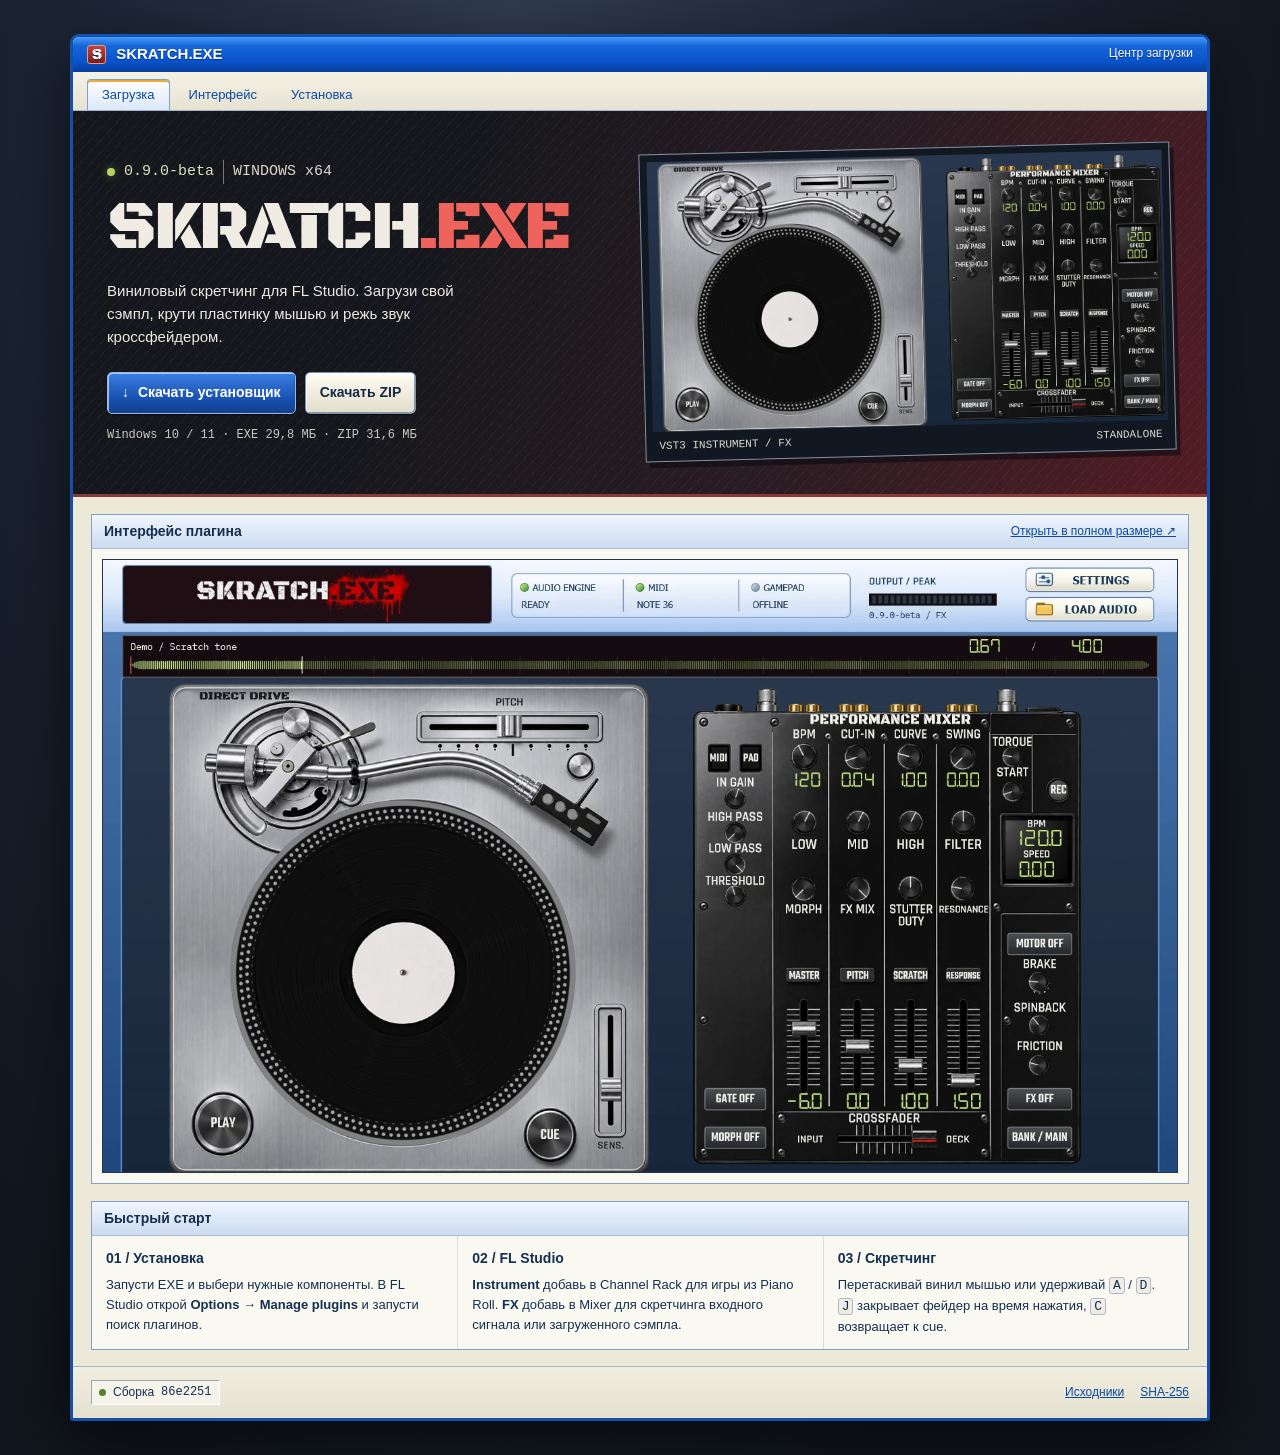
==== index.html @ eaafa8c1 "Initialize SKRATCH.EXE beta download site" ====
<!doctype html>
<html lang="ru">
<head>
<meta charset="utf-8">
<meta name="viewport" content="width=device-width, initial-scale=1">
<meta name="description" content="Бета SKRATCH.EXE для Windows x64. Скретчинг мышью, MIDI и VST3 для FL Studio.">
<title>SKRATCH.EXE — Скачать бету</title>
<link rel="stylesheet" href="style.css">
</head>
<body>
<div class="window">
  <header class="titlebar"><span><b class="app-icon" aria-hidden="true">S</b> SKRATCH.EXE</span><span class="window-kind">Центр загрузки</span></header>
  <nav aria-label="Разделы"><a href="#download">Загрузка</a><a href="#preview">Интерфейс</a><a href="#start">Установка</a></nav>
  <main>
    <section class="hero" id="download" aria-labelledby="name">
      <div class="intro">
        <p class="version"><span aria-hidden="true"></span> 0.9.0-beta <b>WINDOWS x64</b></p>
        <h1 id="name">SKRATCH<span>.EXE</span></h1>
        <p class="summary">Виниловый скретчинг для FL Studio. Загрузи свой сэмпл, крути пластинку мышью и режь звук кроссфейдером.</p>
        <div class="actions">
          <a class="button primary" href="downloads/SKRATCH-EXE-0.9.0-beta-86e2251-Windows-x64-Setup.exe" download><span aria-hidden="true">↓</span> Скачать установщик</a>
          <a class="button" href="downloads/SKRATCH-EXE-0.9.0-beta-86e2251-Windows-x64-Portable.zip" download>Скачать ZIP</a>
        </div>
        <p class="sizes">Windows 10 / 11 · EXE 29,8 МБ · ZIP 31,6 МБ</p>
      </div>
      <figure class="art">
        <img src="assets/hardware.webp" width="1384" height="726" alt="Серебристая вертушка и чёрный Performance Mixer">
        <figcaption><span>VST3 INSTRUMENT / FX</span><span>STANDALONE</span></figcaption>
      </figure>
    </section>
    <section class="preview pane" id="preview">
      <div class="bar"><h2>Интерфейс плагина</h2><a href="assets/plugin.webp">Открыть в полном размере ↗</a></div>
      <a class="editor" href="assets/plugin.webp"><img src="assets/editor.webp" width="1590" height="905" alt="Интерфейс беты с проигрывателем, микшером и оболочкой Windows XP Luna" loading="lazy"></a>
    </section>
    <section class="pane guide" id="start">
      <div class="bar"><h2>Быстрый старт</h2></div>
      <div class="instructions">
        <div><h3>01 / Установка</h3><p>Запусти EXE и выбери нужные компоненты. В FL Studio открой <strong>Options → Manage plugins</strong> и запусти поиск плагинов.</p></div>
        <div><h3>02 / FL Studio</h3><p><strong>Instrument</strong> добавь в Channel Rack для игры из Piano Roll. <strong>FX</strong> добавь в Mixer для скретчинга входного сигнала или загруженного сэмпла.</p></div>
        <div><h3>03 / Скретчинг</h3><p>Перетаскивай винил мышью или удерживай <kbd>A</kbd> / <kbd>D</kbd>. <kbd>J</kbd> закрывает фейдер на время нажатия, <kbd>C</kbd> возвращает к cue.</p></div>
      </div>
    </section>
  </main>
  <footer><span class="status"><span aria-hidden="true"></span> Сборка <code>86e2251</code></span><div><a href="downloads/SKRATCH-EXE-0.9.0-beta-86e2251-Source.zip" download>Исходники</a><a href="downloads/SHA256SUMS.txt" download>SHA-256</a></div></footer>
</div>
</body>
</html>
---- style.css ----
@font-face{font-family:BlackOps;src:url("assets/blackopsone.ttf") format("truetype");font-display:swap}
:root{color-scheme:light;--ink:#142f50;--panel:#ece9d8;--line:#839fca;--link:#0b489e}
*{box-sizing:border-box}html{scroll-behavior:smooth}body{margin:0;padding:34px 24px;background:radial-gradient(ellipse at 40% 0,#313c51 0%,#1c2535 40%,#11151d 78%);color:var(--ink);font:15px/1.55 Tahoma,Verdana,sans-serif;min-height:100vh}
a{color:var(--link)}a:focus-visible{outline:3px solid #e99d23;outline-offset:4px}
.window{max-width:1140px;margin:auto;background:var(--panel);border:3px solid #1551ac;border-radius:9px 9px 3px 3px;box-shadow:0 18px 66px #0009;overflow:hidden}
.titlebar{display:flex;justify-content:space-between;align-items:center;gap:8px;padding:5px 14px 7px;color:white;font-weight:bold;background:linear-gradient(#439bfa,#1765d9 26%,#0853cb 70%,#093d9a);text-shadow:0 1px #063273}.app-icon{display:inline-grid;place-items:center;width:19px;height:19px;margin-right:6px;background:linear-gradient(#c14440,#801a1b);border:1px solid #e99b7a;border-radius:3px;color:#fff;font:14px BlackOps,monospace}.window-kind{font-size:12px;font-weight:normal}
nav{display:flex;gap:4px;padding:7px 14px 0;background:linear-gradient(#f4f2e6,#e7e3d3);border-bottom:1px solid #a6b6d0}nav a{display:block;text-decoration:none;padding:5px 14px;border:1px solid transparent;border-bottom:0;border-radius:4px 4px 0 0;font-size:13px}nav a:first-child,nav a:hover{background:linear-gradient(#fff,#dbe8f9);border-color:#7e9ecb}nav a:first-child{box-shadow:inset 0 2px #f1a935}
.hero{display:grid;grid-template-columns:1fr 1.04fr;align-items:center;gap:24px;min-height:372px;padding:37px 34px;color:#eee9df;background:repeating-linear-gradient(132deg,#fff1 0,#fff0 1px,#fff0 8px),linear-gradient(113deg,#15171c 30%,#2c1d23 68%,#541c24);border-bottom:3px solid #8b3938}
.intro{min-width:0}.version,.sizes,figcaption,footer code{font-family:"Courier New",monospace}.version{margin:0 0 10px;display:flex;align-items:center;gap:9px;color:#d9e0bc;flex-wrap:wrap}.version span{width:8px;height:8px;border-radius:50%;background:#b7d366;box-shadow:0 0 8px #a6d75266}.version b{border-left:1px solid #80746e;padding-left:9px;color:#dfd4ce;font-weight:400}
h1{font:clamp(2.1rem,5.4vw,4.45rem)/1 BlackOps,Impact,sans-serif;letter-spacing:-.045em;margin:0;color:#f0ece4}h1 span{color:#ee645d}.summary{max-width:42ch;margin:16px 0 24px;color:#eee8e1}.actions{display:flex;flex-wrap:wrap;gap:9px}.button{display:inline-block;padding:9px 14px;border:1px solid #7891b9;border-radius:5px;background:linear-gradient(#fffdf4,#e1ddca);box-shadow:inset 0 0 0 1px #fff8,0 1px 1px #0009;color:#162b47;font-weight:bold;text-decoration:none;font-size:14px}.button:hover{border-color:#f4ae46;filter:brightness(1.08)}.button:active{transform:translateY(1px)}.primary{background:linear-gradient(#397fe2,#174eac 70%,#123f8b);border-color:#8eb8fb;color:#fff}.primary span{margin-right:5px}.sizes{font-size:12px;color:#ccc8c1;margin-bottom:0}
.art{margin:0;min-width:0;background:#121821;border:1px solid #8491a5;padding:7px 7px 0;box-shadow:4px 6px 0 #100b10a8;transform:rotate(-1.4deg)}img{display:block;max-width:100%;height:auto}.art img{width:100%}.art figcaption{display:flex;justify-content:space-between;gap:8px;padding:6px;color:#d7dbcb;font-size:11px}
.pane{margin:17px 18px 0;border:1px solid var(--line);background:#faf9f1}.bar{display:flex;justify-content:space-between;align-items:center;gap:8px;flex-wrap:wrap;background:linear-gradient(#f0f6ff,#ccdbf0);border-bottom:1px solid #a9bad3;padding:6px 12px}.bar h2{font-size:14px;margin:0}.bar a{font-size:12px}.editor{display:block;margin:10px;border:1px solid #273448;background:#243145}.editor img{width:100%}.instructions{display:grid;grid-template-columns:repeat(3,1fr)}.instructions>div{padding:12px 14px}.instructions>div+div{border-left:1px solid #d8deea}.instructions h3{font-size:14px;margin:0 0 5px}.instructions p{font-size:13px;margin:0}kbd{font:inherit;font-family:"Courier New",monospace;background:#eeeee7;border:1px solid #aeb8ca;padding:0 3px;border-radius:3px}
footer{display:flex;justify-content:space-between;gap:10px;flex-wrap:wrap;padding:13px 18px;font-size:12px}footer div{display:flex;gap:16px}
@media(max-width:820px){.hero{padding:27px 23px;gap:18px}.summary{font-size:14px}}
@media(max-width:640px){body{padding:9px 8px}.hero{grid-template-columns:1fr;padding:24px 16px;gap:21px}.art{transform:none}.instructions{grid-template-columns:1fr}.instructions>div+div{border-left:0;border-top:1px solid #d8deea}.pane{margin-inline:10px}}
@media(prefers-reduced-motion:reduce){html{scroll-behavior:auto}}
/* Explorer-style raised controls and an inset status field, in Luna colors. */
.button{box-shadow:inset 1px 1px #fff9,inset -1px -1px #3449687a,0 1px 1px #0009}
.button:active{box-shadow:inset 1px 1px #203a64a6,inset -1px -1px #fff9;transform:none}
footer{align-items:center;border-top:1px solid #a8b4c7;margin-top:16px;background:linear-gradient(#f1eee1,#e5e1d0)}
.status{display:inline-flex;align-items:center;gap:7px;padding:2px 7px;border:1px solid;border-color:#9fa8b2 #fff #fff #9fa8b2;background:#f6f4ea}
.status>span{width:7px;height:7px;background:#558329;border-radius:50%}
@media(max-width:390px){nav{padding-inline:6px}nav a{padding-inline:9px}.art figcaption{flex-wrap:wrap}.window-kind{font-size:11px}}
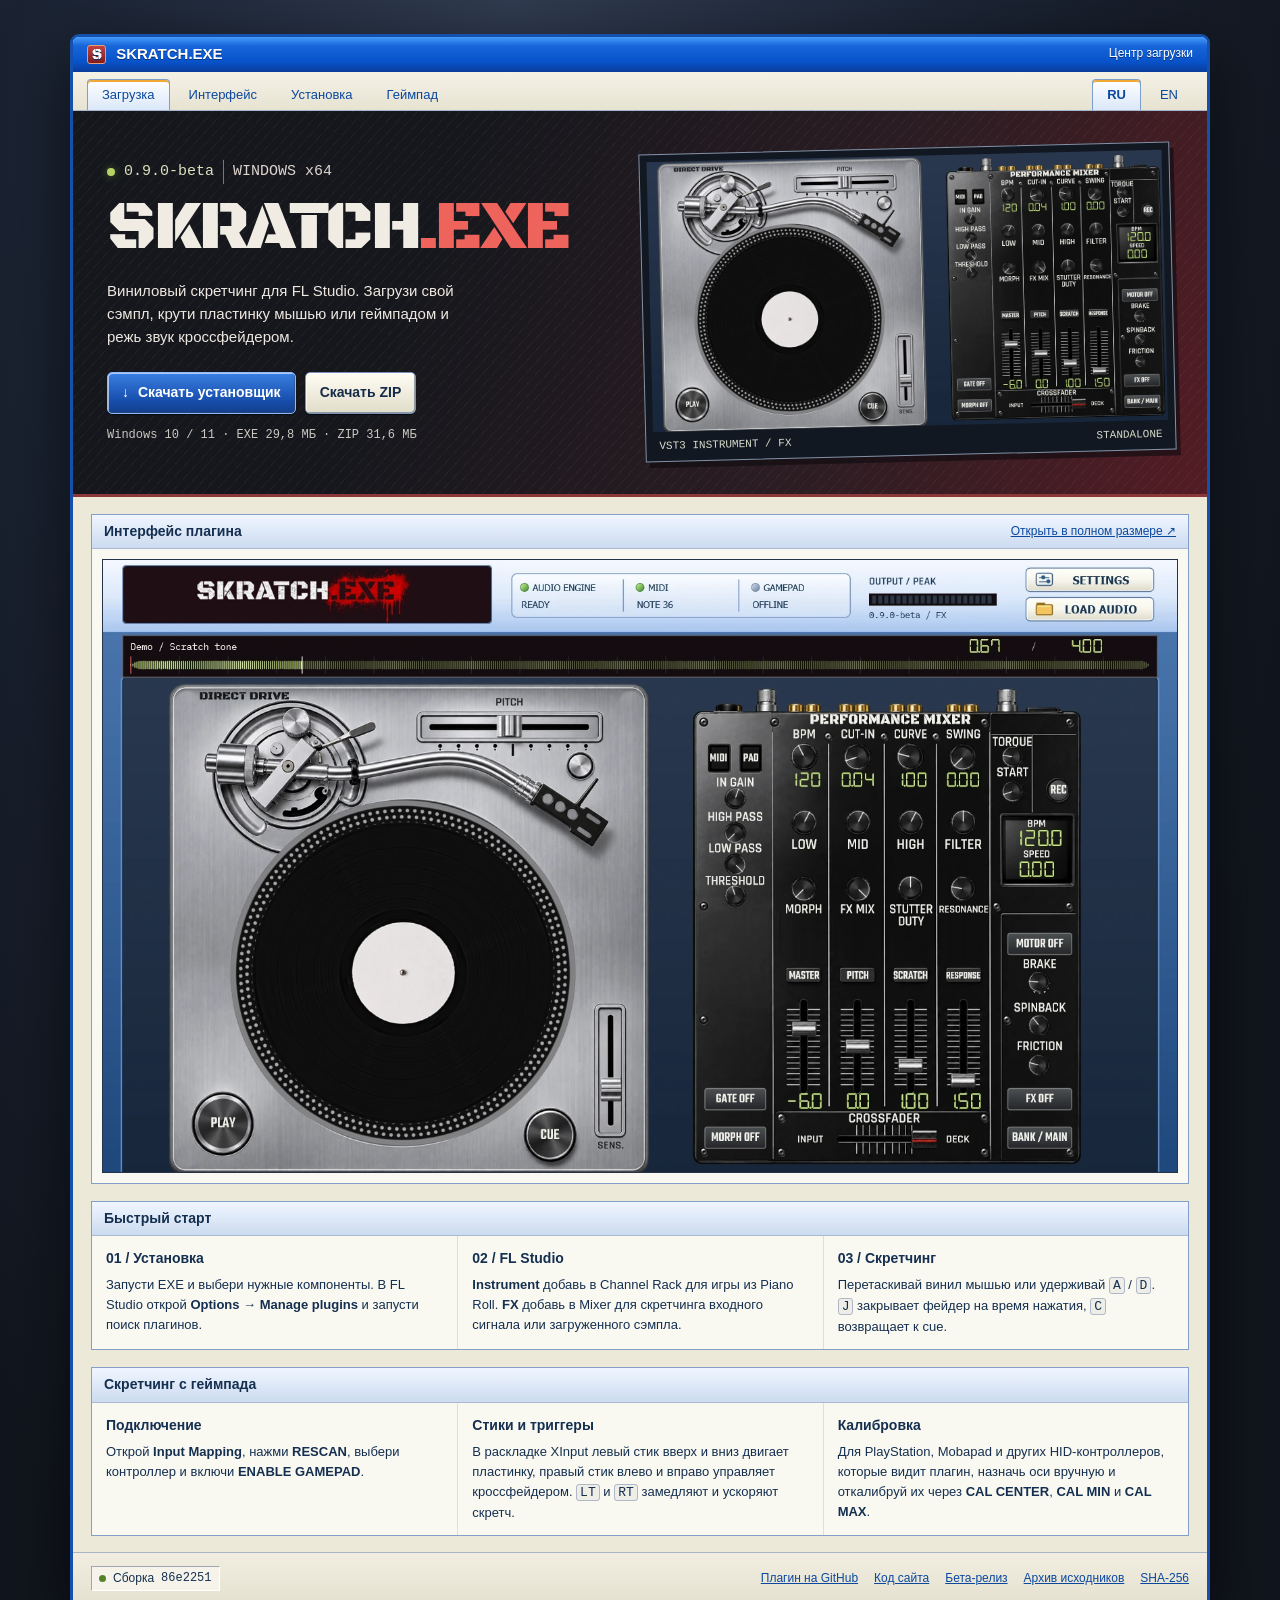
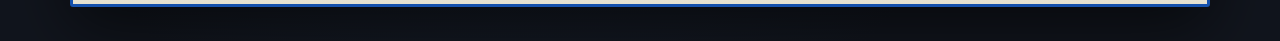
==== commit 984e8cf1: "Add English page, GitHub links and gamepad guide" ====
--- a/index.html
+++ b/index.html
@@ -3,23 +3,29 @@
 <head>
 <meta charset="utf-8">
 <meta name="viewport" content="width=device-width, initial-scale=1">
-<meta name="description" content="Бета SKRATCH.EXE для Windows x64. Скретчинг мышью, MIDI и VST3 для FL Studio.">
+<meta name="description" content="Бета SKRATCH.EXE для Windows x64. Скретчинг мышью и геймпадом, MIDI и VST3 для FL Studio.">
 <title>SKRATCH.EXE — Скачать бету</title>
+<link rel="canonical" href="https://yavmaxim-cmd.github.io/skratch-exe-beta-site/">
+<link rel="alternate" hreflang="ru" href="https://yavmaxim-cmd.github.io/skratch-exe-beta-site/">
+<link rel="alternate" hreflang="en" href="https://yavmaxim-cmd.github.io/skratch-exe-beta-site/en.html">
 <link rel="stylesheet" href="style.css">
 </head>
 <body>
 <div class="window">
   <header class="titlebar"><span><b class="app-icon" aria-hidden="true">S</b> SKRATCH.EXE</span><span class="window-kind">Центр загрузки</span></header>
-  <nav aria-label="Разделы"><a href="#download">Загрузка</a><a href="#preview">Интерфейс</a><a href="#start">Установка</a></nav>
+  <div class="navigation">
+    <nav aria-label="Разделы"><a href="#download">Загрузка</a><a href="#preview">Интерфейс</a><a href="#start">Установка</a><a href="#gamepad">Геймпад</a></nav>
+    <nav class="languages" aria-label="Язык"><a href="./" lang="ru" hreflang="ru" aria-label="Русский" aria-current="page">RU</a><a href="en.html" lang="en" hreflang="en" aria-label="English">EN</a></nav>
+  </div>
   <main>
     <section class="hero" id="download" aria-labelledby="name">
       <div class="intro">
         <p class="version"><span aria-hidden="true"></span> 0.9.0-beta <b>WINDOWS x64</b></p>
         <h1 id="name">SKRATCH<span>.EXE</span></h1>
-        <p class="summary">Виниловый скретчинг для FL Studio. Загрузи свой сэмпл, крути пластинку мышью и режь звук кроссфейдером.</p>
+        <p class="summary">Виниловый скретчинг для FL Studio. Загрузи свой сэмпл, крути пластинку мышью или геймпадом и режь звук кроссфейдером.</p>
         <div class="actions">
-          <a class="button primary" href="downloads/SKRATCH-EXE-0.9.0-beta-86e2251-Windows-x64-Setup.exe" download><span aria-hidden="true">↓</span> Скачать установщик</a>
-          <a class="button" href="downloads/SKRATCH-EXE-0.9.0-beta-86e2251-Windows-x64-Portable.zip" download>Скачать ZIP</a>
+          <a class="button primary" href="https://github.com/yavmaxim-cmd/skratch-exe-beta-site/releases/download/v0.9.0-beta.1/SKRATCH-EXE-0.9.0-beta-86e2251-Windows-x64-Setup.exe"><span aria-hidden="true">↓</span> Скачать установщик</a>
+          <a class="button" href="https://github.com/yavmaxim-cmd/skratch-exe-beta-site/releases/download/v0.9.0-beta.1/SKRATCH-EXE-0.9.0-beta-86e2251-Windows-x64-Portable.zip">Скачать ZIP</a>
         </div>
         <p class="sizes">Windows 10 / 11 · EXE 29,8 МБ · ZIP 31,6 МБ</p>
       </div>
@@ -40,8 +46,16 @@
         <div><h3>03 / Скретчинг</h3><p>Перетаскивай винил мышью или удерживай <kbd>A</kbd> / <kbd>D</kbd>. <kbd>J</kbd> закрывает фейдер на время нажатия, <kbd>C</kbd> возвращает к cue.</p></div>
       </div>
     </section>
+    <section class="pane guide" id="gamepad">
+      <div class="bar"><h2>Скретчинг с геймпада</h2></div>
+      <div class="instructions">
+        <div><h3>Подключение</h3><p>Открой <strong>Input Mapping</strong>, нажми <strong>RESCAN</strong>, выбери контроллер и включи <strong>ENABLE GAMEPAD</strong>.</p></div>
+        <div><h3>Стики и триггеры</h3><p>В раскладке XInput левый стик вверх и вниз двигает пластинку, правый стик влево и вправо управляет кроссфейдером. <kbd>LT</kbd> и <kbd>RT</kbd> замедляют и ускоряют скретч.</p></div>
+        <div><h3>Калибровка</h3><p>Для PlayStation, Mobapad и других HID-контроллеров, которые видит плагин, назначь оси вручную и откалибруй их через <strong>CAL CENTER</strong>, <strong>CAL MIN</strong> и <strong>CAL MAX</strong>.</p></div>
+      </div>
+    </section>
   </main>
-  <footer><span class="status"><span aria-hidden="true"></span> Сборка <code>86e2251</code></span><div><a href="downloads/SKRATCH-EXE-0.9.0-beta-86e2251-Source.zip" download>Исходники</a><a href="downloads/SHA256SUMS.txt" download>SHA-256</a></div></footer>
+  <footer><span class="status"><span aria-hidden="true"></span> Сборка <code>86e2251</code></span><div class="footer-links"><a href="https://github.com/yavmaxim-cmd/skratch-exe">Плагин на GitHub</a><a href="https://github.com/yavmaxim-cmd/skratch-exe-beta-site">Код сайта</a><a href="https://github.com/yavmaxim-cmd/skratch-exe-beta-site/releases/tag/v0.9.0-beta.1">Бета-релиз</a><a href="https://github.com/yavmaxim-cmd/skratch-exe-beta-site/releases/download/v0.9.0-beta.1/SKRATCH-EXE-0.9.0-beta-86e2251-Source.zip">Архив исходников</a><a href="https://github.com/yavmaxim-cmd/skratch-exe-beta-site/releases/download/v0.9.0-beta.1/SHA256SUMS.txt">SHA-256</a></div></footer>
 </div>
 </body>
-</html>
+</html>
--- a/style.css
+++ b/style.css
@@ -4,20 +4,22 @@
 a{color:var(--link)}a:focus-visible{outline:3px solid #e99d23;outline-offset:4px}
 .window{max-width:1140px;margin:auto;background:var(--panel);border:3px solid #1551ac;border-radius:9px 9px 3px 3px;box-shadow:0 18px 66px #0009;overflow:hidden}
 .titlebar{display:flex;justify-content:space-between;align-items:center;gap:8px;padding:5px 14px 7px;color:white;font-weight:bold;background:linear-gradient(#439bfa,#1765d9 26%,#0853cb 70%,#093d9a);text-shadow:0 1px #063273}.app-icon{display:inline-grid;place-items:center;width:19px;height:19px;margin-right:6px;background:linear-gradient(#c14440,#801a1b);border:1px solid #e99b7a;border-radius:3px;color:#fff;font:14px BlackOps,monospace}.window-kind{font-size:12px;font-weight:normal}
-nav{display:flex;gap:4px;padding:7px 14px 0;background:linear-gradient(#f4f2e6,#e7e3d3);border-bottom:1px solid #a6b6d0}nav a{display:block;text-decoration:none;padding:5px 14px;border:1px solid transparent;border-bottom:0;border-radius:4px 4px 0 0;font-size:13px}nav a:first-child,nav a:hover{background:linear-gradient(#fff,#dbe8f9);border-color:#7e9ecb}nav a:first-child{box-shadow:inset 0 2px #f1a935}
+.navigation{display:flex;flex-wrap:wrap;justify-content:space-between;align-items:end;gap:0 8px;padding:7px 14px 0;background:linear-gradient(#f4f2e6,#e7e3d3);border-bottom:1px solid #a6b6d0}nav{display:flex;flex-wrap:wrap;gap:4px}nav a{display:block;text-decoration:none;padding:5px 14px;border:1px solid transparent;border-bottom:0;border-radius:4px 4px 0 0;font-size:13px}nav:not(.languages) a:first-child,nav a:hover{background:linear-gradient(#fff,#dbe8f9);border-color:#7e9ecb}nav:not(.languages) a:first-child{box-shadow:inset 0 2px #f1a935}
 .hero{display:grid;grid-template-columns:1fr 1.04fr;align-items:center;gap:24px;min-height:372px;padding:37px 34px;color:#eee9df;background:repeating-linear-gradient(132deg,#fff1 0,#fff0 1px,#fff0 8px),linear-gradient(113deg,#15171c 30%,#2c1d23 68%,#541c24);border-bottom:3px solid #8b3938}
 .intro{min-width:0}.version,.sizes,figcaption,footer code{font-family:"Courier New",monospace}.version{margin:0 0 10px;display:flex;align-items:center;gap:9px;color:#d9e0bc;flex-wrap:wrap}.version span{width:8px;height:8px;border-radius:50%;background:#b7d366;box-shadow:0 0 8px #a6d75266}.version b{border-left:1px solid #80746e;padding-left:9px;color:#dfd4ce;font-weight:400}
 h1{font:clamp(2.1rem,5.4vw,4.45rem)/1 BlackOps,Impact,sans-serif;letter-spacing:-.045em;margin:0;color:#f0ece4}h1 span{color:#ee645d}.summary{max-width:42ch;margin:16px 0 24px;color:#eee8e1}.actions{display:flex;flex-wrap:wrap;gap:9px}.button{display:inline-block;padding:9px 14px;border:1px solid #7891b9;border-radius:5px;background:linear-gradient(#fffdf4,#e1ddca);box-shadow:inset 0 0 0 1px #fff8,0 1px 1px #0009;color:#162b47;font-weight:bold;text-decoration:none;font-size:14px}.button:hover{border-color:#f4ae46;filter:brightness(1.08)}.button:active{transform:translateY(1px)}.primary{background:linear-gradient(#397fe2,#174eac 70%,#123f8b);border-color:#8eb8fb;color:#fff}.primary span{margin-right:5px}.sizes{font-size:12px;color:#ccc8c1;margin-bottom:0}
 .art{margin:0;min-width:0;background:#121821;border:1px solid #8491a5;padding:7px 7px 0;box-shadow:4px 6px 0 #100b10a8;transform:rotate(-1.4deg)}img{display:block;max-width:100%;height:auto}.art img{width:100%}.art figcaption{display:flex;justify-content:space-between;gap:8px;padding:6px;color:#d7dbcb;font-size:11px}
 .pane{margin:17px 18px 0;border:1px solid var(--line);background:#faf9f1}.bar{display:flex;justify-content:space-between;align-items:center;gap:8px;flex-wrap:wrap;background:linear-gradient(#f0f6ff,#ccdbf0);border-bottom:1px solid #a9bad3;padding:6px 12px}.bar h2{font-size:14px;margin:0}.bar a{font-size:12px}.editor{display:block;margin:10px;border:1px solid #273448;background:#243145}.editor img{width:100%}.instructions{display:grid;grid-template-columns:repeat(3,1fr)}.instructions>div{padding:12px 14px}.instructions>div+div{border-left:1px solid #d8deea}.instructions h3{font-size:14px;margin:0 0 5px}.instructions p{font-size:13px;margin:0}kbd{font:inherit;font-family:"Courier New",monospace;background:#eeeee7;border:1px solid #aeb8ca;padding:0 3px;border-radius:3px}
-footer{display:flex;justify-content:space-between;gap:10px;flex-wrap:wrap;padding:13px 18px;font-size:12px}footer div{display:flex;gap:16px}
+footer{display:flex;justify-content:space-between;gap:10px;flex-wrap:wrap;padding:13px 18px;font-size:12px}.footer-links{display:flex;flex-wrap:wrap;gap:6px 16px}
 @media(max-width:820px){.hero{padding:27px 23px;gap:18px}.summary{font-size:14px}}
 @media(max-width:640px){body{padding:9px 8px}.hero{grid-template-columns:1fr;padding:24px 16px;gap:21px}.art{transform:none}.instructions{grid-template-columns:1fr}.instructions>div+div{border-left:0;border-top:1px solid #d8deea}.pane{margin-inline:10px}}
-@media(prefers-reduced-motion:reduce){html{scroll-behavior:auto}}
+@media(prefers-reduced-motion:reduce){html{scroll-behavior:auto}}
 /* Explorer-style raised controls and an inset status field, in Luna colors. */
 .button{box-shadow:inset 1px 1px #fff9,inset -1px -1px #3449687a,0 1px 1px #0009}
 .button:active{box-shadow:inset 1px 1px #203a64a6,inset -1px -1px #fff9;transform:none}
 footer{align-items:center;border-top:1px solid #a8b4c7;margin-top:16px;background:linear-gradient(#f1eee1,#e5e1d0)}
 .status{display:inline-flex;align-items:center;gap:7px;padding:2px 7px;border:1px solid;border-color:#9fa8b2 #fff #fff #9fa8b2;background:#f6f4ea}
 .status>span{width:7px;height:7px;background:#558329;border-radius:50%}
-@media(max-width:390px){nav{padding-inline:6px}nav a{padding-inline:9px}.art figcaption{flex-wrap:wrap}.window-kind{font-size:11px}}
+@media(max-width:390px){.navigation{padding-inline:6px}nav a{padding-inline:9px}.art figcaption{flex-wrap:wrap}.window-kind{font-size:11px}}
+
+.languages a[aria-current="page"]{border-color:#7e9ecb;background:linear-gradient(#fff,#dbe8f9);box-shadow:inset 0 2px #f1a935;font-weight:bold}
